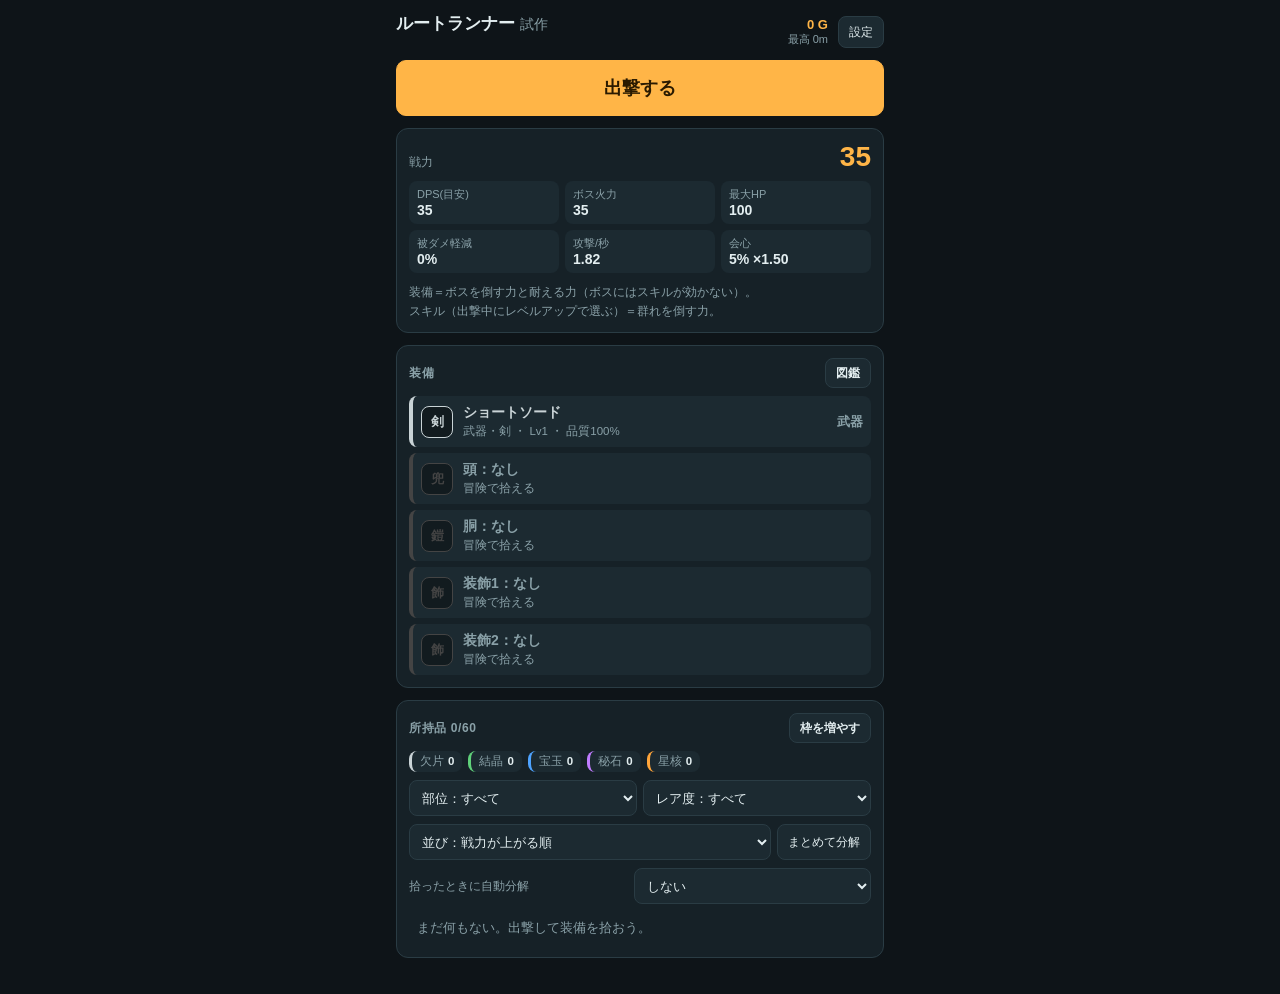
==== index.html @ aae8ffb4 "ルートランナー：フェーズ1〜3（PWA・操作感・スキル・装備と鍛冶） Co-Authored-By: Claude Opus 5.5 <noreply@anthropic.com>" ====
<!doctype html>
<html lang="ja">
<head>
<meta charset="utf-8">
<meta name="viewport" content="width=device-width, initial-scale=1, viewport-fit=cover, user-scalable=no">
<meta name="apple-mobile-web-app-capable" content="yes">
<meta name="mobile-web-app-capable" content="yes">
<meta name="apple-mobile-web-app-title" content="ルートランナー">
<meta name="apple-mobile-web-app-status-bar-style" content="black-translucent">
<meta name="theme-color" content="#0e1418">
<title>ルートランナー 試作</title>
<link rel="manifest" href="manifest.webmanifest">
<link rel="apple-touch-icon" href="icons/icon-180.png">
<link rel="icon" type="image/png" sizes="192x192" href="icons/icon-192.png">
<link rel="stylesheet" href="css/style.css">
</head>
<body>

<!-- 拠点 -->
<div id="base">
  <div class="top">
    <h1>ルートランナー <small style="color:var(--muted);font-weight:400">試作</small></h1>
    <div class="topr">
      <div class="meta"><span class="gold" id="bGold"></span><small id="bBest"></small></div>
      <button class="small" id="setBtn" aria-label="設定を開く">設定</button>
    </div>
  </div>
  <button class="primary go" id="goBtn">出撃する</button>
  <div class="card">
    <div class="powerrow"><span style="color:var(--muted);font-size:12px">戦力</span><span class="power" id="bPower"></span></div>
    <div class="stats" id="bStats"></div>
    <p class="roles">装備＝ボスを倒す力と耐える力（ボスにはスキルが効かない）。<br>スキル（出撃中にレベルアップで選ぶ）＝群れを倒す力。</p>
  </div>
  <div class="card">
    <h2><span>装備</span><button class="small" id="codexBtn">図鑑</button></h2>
    <div id="bEquip"></div>
    <div id="bSets"></div>
  </div>
  <div class="card">
    <h2><span id="bInvTitle">所持品</span><button class="small" id="expandBtn">枠を増やす</button></h2>
    <div class="mats" id="bMats" aria-label="素材"></div>
    <div class="invtools">
      <select id="fSlot" aria-label="部位で絞り込み">
        <option value="all">部位：すべて</option>
        <option value="weapon">武器</option>
        <option value="head">頭</option>
        <option value="body">胴</option>
        <option value="charm">装飾</option>
      </select>
      <select id="fRar" aria-label="レア度で絞り込み">
        <option value="0">レア度：すべて</option>
        <option value="1">アンコモン以上</option>
        <option value="2">レア以上</option>
        <option value="3">エピック以上</option>
        <option value="4">レジェンド</option>
      </select>
    </div>
    <div class="invtools">
      <select id="sortSel" aria-label="並び替え">
        <option value="power">並び：戦力が上がる順</option>
        <option value="rarity">並び：レア度順</option>
        <option value="ilvl">並び：アイテムLv順</option>
        <option value="slot">並び：部位順</option>
        <option value="new">並び：新しい順</option>
      </select>
      <button class="small" id="bulkBtn">まとめて分解</button>
    </div>
    <div class="invtools">
      <label class="autolbl" for="autoSel">拾ったときに自動分解</label>
      <select id="autoSel">
        <option value="-1">しない</option>
        <option value="0">コモン</option>
        <option value="1">アンコモン以下</option>
        <option value="2">レア以下</option>
      </select>
    </div>
    <div id="bInv"></div>
  </div>
</div>

<!-- 冒険 -->
<div id="run" class="hidden">
  <div class="stage" id="stage">
    <canvas id="cv"></canvas>
    <div id="feed" aria-live="polite"></div>
  </div>
  <div class="runbar">
    <span class="tip">タップでジャンプ（長押しで高く・2段まで）</span>
    <div class="runbtns">
      <button class="small" id="muteBtn" aria-pressed="false">音 ON</button>
      <button class="small" id="pauseBtn">一時停止</button>
    </div>
  </div>
</div>

<div id="modal" class="hidden"><div class="sheet" id="sheet"></div></div>
<div id="dialog" class="hidden"><div class="dcard" id="dcard"></div></div>
<div id="toast"></div>

<script type="module" src="js/main.js"></script>
</body>
</html>
---- css/style.css ----
:root{
  --bg:#0e1418; --panel:#162127; --panel2:#1c2a31; --line:#2a3c44;
  --text:#e3eef0; --muted:#8aa1a8; --accent:#ffb547; --good:#5fd17a; --bad:#ff6b6b;
}
*{box-sizing:border-box;-webkit-tap-highlight-color:transparent}
html,body{margin:0;background:var(--bg);color:var(--text);
  font-family:-apple-system,"Hiragino Sans","Hiragino Kaku Gothic ProN",sans-serif;font-size:14px}
.hidden{display:none!important}
button{min-height:44px;border:1px solid var(--line);background:var(--panel2);color:var(--text);border-radius:10px;
  font:inherit;padding:0 12px;cursor:pointer;touch-action:manipulation}
button:active{filter:brightness(1.2)}
button:disabled{opacity:.4;cursor:default}
button.primary{background:var(--accent);border-color:var(--accent);color:#2a1a00;font-weight:800}
button.small{min-height:32px;padding:0 10px;font-size:12px;border-radius:8px;white-space:nowrap;flex:none}

/* ---------- 拠点 ---------- */
#base{max-width:520px;margin:0 auto;padding:calc(env(safe-area-inset-top) + 12px) 16px calc(env(safe-area-inset-bottom) + 24px)}
.top{display:flex;justify-content:space-between;align-items:baseline;margin-bottom:12px;gap:8px}
.top h1{font-size:17px;margin:0;white-space:nowrap}
.topr{display:flex;align-items:center;gap:10px}
.top .meta{text-align:right;font-variant-numeric:tabular-nums;font-size:13px}
.meta small{font-size:11px}
.gold{color:var(--accent);font-weight:800}
.meta small{display:block;color:var(--muted)}
.card{background:var(--panel);border:1px solid var(--line);border-radius:12px;padding:12px;margin-bottom:12px}
.card h2{font-size:12px;color:var(--muted);margin:0 0 8px;font-weight:600;letter-spacing:.05em;display:flex;justify-content:space-between;align-items:center}
.item{display:flex;align-items:center;gap:10px;padding:8px;border-radius:8px;background:var(--panel2);margin-bottom:6px;cursor:pointer;min-height:50px;
  border-left:4px solid var(--rc,#555)}
.item:last-child{margin-bottom:0}
.ico{flex:none;width:32px;height:32px;border-radius:8px;display:flex;align-items:center;justify-content:center;font-weight:800;font-size:13px;
  background:rgba(0,0,0,.35);color:var(--rc,#ccc);border:1px solid var(--rc,#555)}
.item .nm{flex:1;min-width:0}
.item .nm b{display:block;white-space:nowrap;overflow:hidden;text-overflow:ellipsis;color:var(--rc,#ddd)}
.item .nm small{color:var(--muted);font-size:11.5px}
.item .diff{font-weight:700;font-variant-numeric:tabular-nums;font-size:13px;white-space:nowrap}
.up{color:var(--good)} .down{color:var(--bad)} .same{color:var(--muted)}
.tag{font-size:10px;font-weight:800;border-radius:4px;padding:1px 4px;margin-left:4px;vertical-align:1px}
.tag.new{background:var(--accent);color:#2a1a00}
.tag.lock{background:#3a4c55;color:#cfe}
.empty{color:var(--muted);font-size:12.5px;padding:8px}
.powerrow{display:flex;align-items:baseline;justify-content:space-between;margin-bottom:8px}
.power{font-size:28px;font-weight:800;color:var(--accent);font-variant-numeric:tabular-nums}
.stats{display:grid;grid-template-columns:repeat(3,1fr);gap:6px}
.stat{background:var(--panel2);border-radius:8px;padding:6px 8px}
.stat small{display:block;color:var(--muted);font-size:11px}
.stat b{font-variant-numeric:tabular-nums}
.go{width:100%;font-size:18px;min-height:56px;margin-bottom:12px}
.invtools{display:flex;gap:6px;margin-bottom:8px}
.invtools select{flex:1;min-width:0;min-height:36px;background:var(--panel2);color:var(--text);border:1px solid var(--line);border-radius:8px;font:inherit;font-size:13px;padding:0 8px}

/* ---------- 詳細シート ---------- */
#modal{position:fixed;inset:0;background:rgba(0,0,0,.6);z-index:30;display:flex;align-items:flex-end;justify-content:center}
.sheet{background:var(--panel);border:1px solid var(--line);border-radius:16px 16px 0 0;width:100%;max-width:520px;max-height:88vh;overflow:auto;
  padding:16px 16px calc(env(safe-area-inset-bottom) + 16px)}
@media (min-width:600px){#modal{align-items:center}.sheet{border-radius:16px}}
.sheet h3{margin:0;font-size:18px;color:var(--rc)}
.sheet .sub{color:var(--muted);font-size:12px;margin:4px 0 12px}
.line{display:flex;justify-content:space-between;align-items:center;gap:8px;padding:7px 0;border-bottom:1px solid var(--line)}
.line:last-child{border-bottom:0}
.line .l{flex:1;min-width:0}
.meter{height:4px;background:#2a3c44;border-radius:2px;margin-top:4px;overflow:hidden;max-width:160px}
.meter i{display:block;height:100%;background:var(--accent)}
.range{color:var(--muted);font-size:11px;margin-left:6px}
.uniq{color:#ffa53a;font-size:13px;padding:8px 10px;background:rgba(255,165,58,.1);border-radius:8px;margin:8px 0}
.compare{margin:12px 0;padding:10px;background:var(--panel2);border-radius:8px;font-size:13px}
.actions{display:grid;grid-template-columns:1fr 1fr;gap:8px;margin-top:12px}
.actions .wide{grid-column:1/-1}
button.danger{background:transparent;border-color:var(--bad);color:var(--bad);font-weight:700}

/* ---------- 設定 ---------- */
.sect{padding:12px 0;border-top:1px solid var(--line)}
.sect h4{margin:0 0 4px;font-size:14px}
.sect .note{display:block;color:var(--muted);font-size:12px;margin:0 0 8px;line-height:1.5}
.sect textarea{display:block;width:100%;background:var(--bg);color:var(--text);border:1px solid var(--line);border-radius:8px;
  padding:8px;font:16px/1.4 ui-monospace,Menlo,monospace;resize:vertical;margin-bottom:8px;word-break:break-all}
.sect textarea[readonly]{color:var(--muted)}
.sect .err{color:var(--bad);font-size:12.5px;margin:-2px 0 8px}
.sect .err:empty{display:none}
.wide-btn{width:100%}

/* ---------- 冒険 ---------- */
#run{position:fixed;inset:0;display:flex;flex-direction:column;background:var(--bg);touch-action:none;
  user-select:none;-webkit-user-select:none;-webkit-touch-callout:none;
  padding:env(safe-area-inset-top) env(safe-area-inset-right) 0 env(safe-area-inset-left)}
.stage{position:relative;flex:1;min-height:0;overflow:hidden}
#cv{display:block;width:100%;height:100%}
#feed{position:absolute;overflow:hidden;pointer-events:none;font-size:13px;line-height:1.35;text-shadow:0 1px 2px #000,0 0 4px #000}
#feed div{padding:2px 0;white-space:nowrap;overflow:hidden;text-overflow:ellipsis;animation:fin .3s}
#feed small{color:var(--muted)}
#feed div.up{font-size:14px}
#feed .upbadge{color:#0d2412;background:var(--good);border-radius:5px;padding:0 5px;margin-left:4px;text-shadow:none;font-size:12.5px}
@keyframes fin{from{opacity:0;transform:translateY(-6px)}}
.runbar{display:flex;justify-content:space-between;align-items:center;gap:8px;padding:8px 16px calc(env(safe-area-inset-bottom) + 8px)}
.runbtns{display:flex;gap:8px}
.tip{color:var(--muted);font-size:12px;min-width:0}

#dialog{position:fixed;inset:0;background:rgba(0,0,0,.65);z-index:40;display:flex;align-items:center;justify-content:center;padding:16px}
.dcard{background:var(--panel);border:1px solid var(--line);border-radius:14px;padding:18px;width:100%;max-width:340px;max-height:85vh;overflow:auto;text-align:center}
.dcard h2{margin:0 0 8px}
.dcard .res{display:grid;grid-template-columns:repeat(3,1fr);gap:6px;margin:12px 0}
.dcard .loot{text-align:left;font-size:13px;max-height:200px;overflow:auto;margin-bottom:12px}
.dcard .loot div{padding:3px 0}
.dcard .btns{display:flex;flex-direction:column;gap:8px}
#toast{position:fixed;left:50%;top:calc(env(safe-area-inset-top) + 16px);transform:translateX(-50%);background:#000c;color:#fff;
  padding:8px 14px;border-radius:20px;font-size:13px;z-index:50;pointer-events:none;transition:opacity .3s;opacity:0}
#toast.on{opacity:1}

/* ---------- レベルアップの3択 ---------- */
.lvsub{color:var(--muted);font-size:12.5px;margin:-2px 0 10px}
.lvcards{display:flex;flex-direction:column;gap:8px;transition:opacity .2s}
.lvcards.arming{opacity:.55;pointer-events:none}
.lvcard{display:flex;align-items:center;gap:10px;text-align:left;min-height:64px;padding:10px;border-radius:12px;
  border:1px solid var(--line);border-left:4px solid var(--c);background:var(--panel2);width:100%}
.lvcard.evo{border-color:var(--c);background:linear-gradient(90deg,rgba(255,211,107,.18),var(--panel2))}
.lvic{flex:none;width:38px;height:38px;border-radius:10px;display:flex;align-items:center;justify-content:center;
  font-weight:800;font-size:17px;color:var(--c);background:rgba(0,0,0,.35);border:1px solid var(--c)}
.lvt{flex:1;min-width:0}
.lvt b{font-size:14.5px}
.lvt em{font-style:normal;font-size:10.5px;font-weight:800;margin-left:6px;padding:1px 5px;border-radius:4px;background:var(--c);color:#1a1a1a}
.lvt small{display:block;color:var(--text);opacity:.85;font-size:12px;line-height:1.45;margin-top:2px}
.evohint{display:block;color:var(--muted);font-size:11px;margin-top:2px}
.sksum{font-size:12.5px;color:var(--muted);margin:6px 0 10px;line-height:1.5;text-align:left}

.roles{margin:10px 0 0;color:var(--muted);font-size:12px;line-height:1.55}
.lvsub small{display:block;font-size:11px;margin-top:4px;line-height:1.45}

/* ---------- フェーズ3：装備・鍛冶・図鑑 ---------- */
.card h2 .small{min-height:30px}
.mats{display:flex;flex-wrap:wrap;gap:6px;margin-bottom:8px}
.mat{background:var(--panel2);border-radius:8px;padding:3px 8px;font-size:11.5px;color:var(--muted);border-left:3px solid var(--rc)}
.mat b{color:var(--text);margin-left:4px;font-variant-numeric:tabular-nums}
.autolbl{flex:1;color:var(--muted);font-size:12px;align-self:center}
.tag.set{background:var(--sc);color:#1a1a1a}
.setline{font-size:12px;padding:6px 8px;border-radius:8px;background:var(--panel2);margin-top:6px;border-left:3px solid var(--sc)}
.setline b{color:var(--sc)}
.setline .on{color:var(--text)} .setline .off{color:var(--muted)}
.aff{display:flex;align-items:center;gap:8px;width:100%;text-align:left;padding:8px;margin:0 0 6px;min-height:48px;border-radius:8px;
  background:var(--panel2);border:1px solid var(--line)}
.aff.sel{border-color:var(--accent);box-shadow:0 0 0 1px var(--accent) inset}
.aff .tier{flex:none;font-size:10.5px;font-weight:800;border-radius:4px;padding:2px 5px;background:#2a3c44;color:#cfe}
.aff .tier.t4{background:#6a4bb0;color:#fff} .aff .tier.t5{background:var(--accent);color:#2a1a00}
.aff .l{flex:1;min-width:0;font-size:13px}
.smith{background:var(--panel2);border-radius:10px;padding:10px;margin:2px 0 10px}
.smith p{margin:0 0 8px;font-size:12px;color:var(--muted)}
.smith .row{display:grid;grid-template-columns:1fr;gap:6px}
.smith button{min-height:40px;font-size:13px;text-align:left;display:flex;justify-content:space-between;align-items:center;gap:8px}
.smith button small{color:var(--muted);font-size:11px;white-space:nowrap}
.cmp{width:100%;border-collapse:collapse;font-size:12.5px;margin:6px 0 4px;font-variant-numeric:tabular-nums}
.cmp td{padding:4px 2px;border-bottom:1px solid var(--line)}
.cmp td:nth-child(n+2){text-align:right;white-space:nowrap}
.cmphead{display:flex;gap:6px;align-items:center;justify-content:space-between;font-size:12px;color:var(--muted)}
.codex h4{margin:12px 0 6px;font-size:13px;color:var(--muted)}
.cx{padding:7px 8px;border-radius:8px;background:var(--panel2);margin-bottom:6px;font-size:12.5px}
.cx b{color:#ffa53a} .cx.no b{color:var(--muted)}
.cx small{display:block;color:var(--muted);margin-top:2px;line-height:1.45}
.pieces{display:flex;gap:4px;margin-top:4px}
.pieces span{font-size:11px;padding:1px 6px;border-radius:4px;background:#2a3c44;color:var(--muted)}
.pieces span.got{background:var(--sc);color:#1a1a1a}
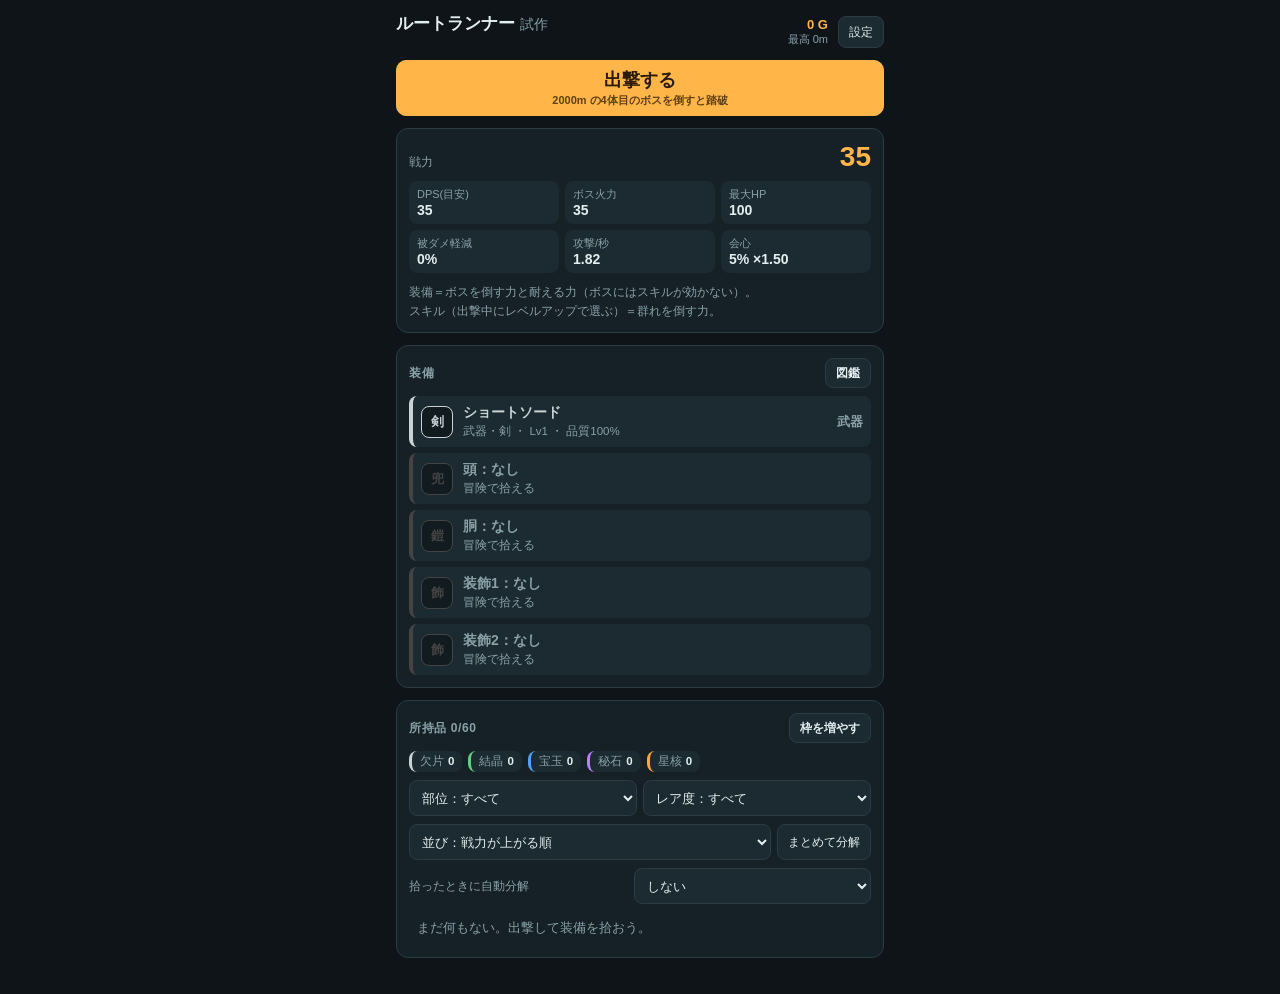
==== commit 24997d6b: "フェーズ4：敵10種・エリート・エリアボス4体と第2形態・エリアの仕掛け・踏破と難易度・チェックポイント - 盾兵・突進イノシシ・大スライム・もぐら・自爆ボム・さまよう霊を追加（予告つき・初見の説明）" ====
--- a/index.html
+++ b/index.html
@@ -25,7 +25,7 @@
       <button class="small" id="setBtn" aria-label="設定を開く">設定</button>
     </div>
   </div>
-  <button class="primary go" id="goBtn">出撃する</button>
+  <button class="primary go" id="goBtn">出撃する<small id="goSub"></small></button>
   <div class="card">
     <div class="powerrow"><span style="color:var(--muted);font-size:12px">戦力</span><span class="power" id="bPower"></span></div>
     <div class="stats" id="bStats"></div>
--- a/css/style.css
+++ b/css/style.css
@@ -45,6 +45,12 @@
 .stat small{display:block;color:var(--muted);font-size:11px}
 .stat b{font-variant-numeric:tabular-nums}
 .go{width:100%;font-size:18px;min-height:56px;margin-bottom:12px}
+.go small{display:block;font-size:11px;font-weight:600;opacity:.75;margin-top:1px}
+.seg{display:flex;gap:4px;flex-wrap:wrap;margin:8px 0}
+.seg button{flex:1;min-width:64px;min-height:36px;font-size:12px;padding:0 6px}
+.seg button.on{background:var(--accent);border-color:var(--accent);color:#2a1a00;font-weight:800}
+.starts button{padding:8px 12px;line-height:1.35}
+.starts button small{display:block;font-size:11px;font-weight:500;opacity:.8}
 .invtools{display:flex;gap:6px;margin-bottom:8px}
 .invtools select{flex:1;min-width:0;min-height:36px;background:var(--panel2);color:var(--text);border:1px solid var(--line);border-radius:8px;font:inherit;font-size:13px;padding:0 8px}
 
@@ -139,6 +145,7 @@
 .aff.sel{border-color:var(--accent);box-shadow:0 0 0 1px var(--accent) inset}
 .aff .tier{flex:none;font-size:10.5px;font-weight:800;border-radius:4px;padding:2px 5px;background:#2a3c44;color:#cfe}
 .aff .tier.t4{background:#6a4bb0;color:#fff} .aff .tier.t5{background:var(--accent);color:#2a1a00}
+.aff .tier.t6{background:#ff5b8a;color:#fff} .aff .tier.t7{background:linear-gradient(90deg,#ff5b8a,#ffd36b);color:#2a1a00}
 .aff .l{flex:1;min-width:0;font-size:13px}
 .smith{background:var(--panel2);border-radius:10px;padding:10px;margin:2px 0 10px}
 .smith p{margin:0 0 8px;font-size:12px;color:var(--muted)}
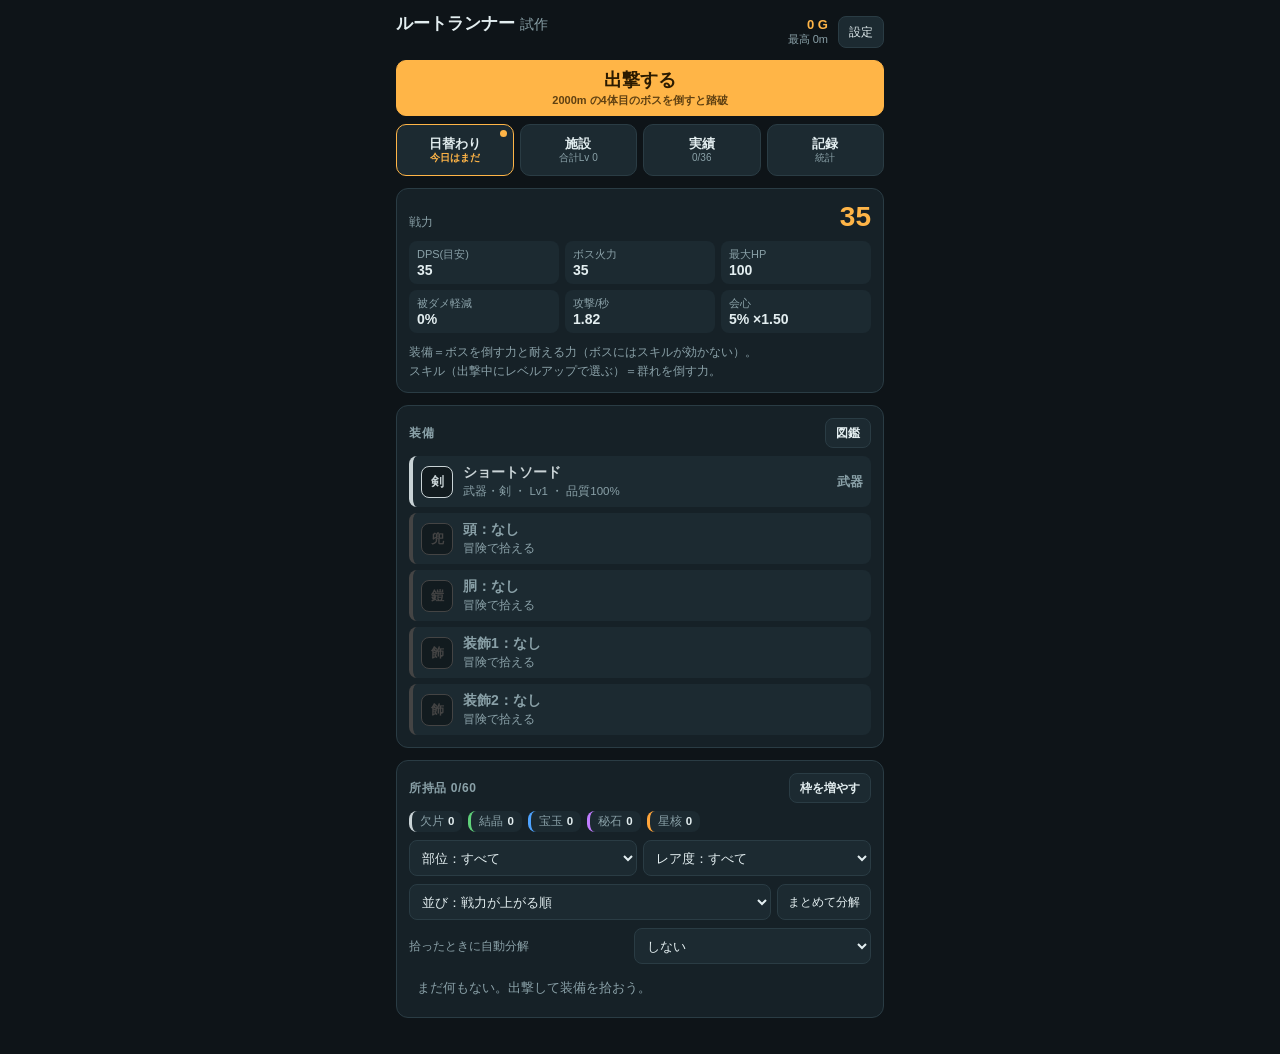
==== commit f135ced5: "フェーズ5：スキル24種（訓練所で解放・補助スキル・強化の保証枠・引き直し）・施設5種・実績36個・日替わりダンジョン・記録画面 - セーブ v5（施設・実績・記録・日替わり。v4 からの移行あり） " ====
--- a/index.html
+++ b/index.html
@@ -26,6 +26,12 @@
     </div>
   </div>
   <button class="primary go" id="goBtn">出撃する<small id="goSub"></small></button>
+  <div class="hub">
+    <button id="dailyBtn"><b>日替わり</b><small id="dailySub"></small></button>
+    <button id="facBtn"><b>施設</b><small id="facSub"></small></button>
+    <button id="achBtn"><b>実績</b><small id="achSub"></small></button>
+    <button id="recBtn"><b>記録</b><small>統計</small></button>
+  </div>
   <div class="card">
     <div class="powerrow"><span style="color:var(--muted);font-size:12px">戦力</span><span class="power" id="bPower"></span></div>
     <div class="stats" id="bStats"></div>
--- a/css/style.css
+++ b/css/style.css
@@ -163,3 +163,56 @@
 .pieces{display:flex;gap:4px;margin-top:4px}
 .pieces span{font-size:11px;padding:1px 6px;border-radius:4px;background:#2a3c44;color:var(--muted)}
 .pieces span.got{background:var(--sc);color:#1a1a1a}
+
+/* ---------- やり込み（施設・実績・記録・日替わり） ---------- */
+.hub{display:grid;grid-template-columns:repeat(4,1fr);gap:6px;margin:-4px 0 12px}
+.hub button{min-height:52px;padding:4px 2px;display:flex;flex-direction:column;align-items:center;justify-content:center;line-height:1.2;position:relative}
+.hub b{font-size:13px}
+.hub small{font-size:10px;color:var(--muted);white-space:nowrap;overflow:hidden;text-overflow:ellipsis;max-width:100%}
+.hub button.ping{border-color:var(--accent)}
+.hub button.ping small{color:var(--accent);font-weight:700}
+.hub button.ping::after{content:"";position:absolute;top:5px;right:6px;width:7px;height:7px;border-radius:50%;background:var(--accent)}
+.facs{display:flex;flex-direction:column;gap:8px;margin-top:8px}
+.fac{background:var(--panel2);border-radius:10px;padding:10px;display:flex;flex-direction:column;gap:5px}
+.fhead{display:flex;align-items:center;gap:8px}
+.fhead b{flex:1;font-size:14px}
+.fhead em{font-style:normal;color:var(--accent);font-weight:800;font-variant-numeric:tabular-nums;font-size:13px}
+.fic{width:26px;height:26px;border-radius:7px;display:flex;align-items:center;justify-content:center;background:rgba(0,0,0,.35);border:1px solid var(--line);font-weight:800;font-size:12px}
+.fabout{color:var(--muted);font-size:11.5px}
+.fline{font-size:12px;line-height:1.45;display:flex;gap:6px}
+.fline span{flex:none;font-size:10.5px;color:var(--muted);border:1px solid var(--line);border-radius:4px;padding:0 4px;height:17px;line-height:15px}
+.fline.next{color:var(--good)}
+.fac button{line-height:1.3;padding:6px 10px}
+.fac button small{display:block;font-size:11px;font-weight:500;opacity:.85}
+.fmax{color:var(--muted);font-size:12px;text-align:center;padding:6px}
+.fsel{display:flex;flex-direction:column;gap:4px;font-size:12px;color:var(--muted)}
+.fsel select{min-height:40px;background:var(--panel);color:var(--text);border:1px solid var(--line);border-radius:8px;font:inherit;font-size:13px;padding:0 8px}
+.achs{display:flex;flex-direction:column;gap:6px;margin-top:8px}
+.ach{display:flex;align-items:center;gap:8px;background:var(--panel2);border-radius:10px;padding:8px 10px;border-left:4px solid var(--line)}
+.ach.ready{border-left-color:var(--accent)}
+.ach.got{opacity:.6}
+.ach .atext{flex:1;min-width:0}
+.ach .atext b{display:block;font-size:13px}
+.ach .atext small{display:block;color:var(--muted);font-size:11.5px;line-height:1.4}
+.ach .arew{color:var(--text)!important;opacity:.8;margin-top:2px}
+.ach .meter{max-width:none}
+.adone{color:var(--muted);font-size:12px;flex:none}
+h4.rech{margin:12px 0 4px;font-size:12px;color:var(--muted)}
+table.rec{width:100%;border-collapse:collapse;font-size:12.5px}
+table.rec td{padding:5px 2px;border-bottom:1px solid var(--line)}
+table.rec td:last-child{text-align:right;font-variant-numeric:tabular-nums}
+.dmiles{display:grid;grid-template-columns:repeat(4,1fr);gap:4px;margin:4px 0 8px}
+.dmiles span{background:var(--panel2);border:1px solid var(--line);border-radius:8px;padding:5px 2px;text-align:center;font-size:12px;font-weight:700}
+.dmiles span.on{border-color:var(--good);color:var(--good)}
+.dmiles small{display:block;font-size:9.5px;font-weight:500;color:var(--muted);line-height:1.3;margin-top:2px}
+.dnote{font-size:11px;color:var(--muted);line-height:1.5;margin:0 0 8px;text-align:left}
+.dhist{font-size:11.5px;margin-bottom:10px;text-align:left}
+.dhist div{display:grid;grid-template-columns:44px 64px 1fr;gap:6px;padding:3px 0;border-bottom:1px solid var(--line)}
+.dhist small{color:var(--muted)}
+.sksum.extra div{margin:2px 0}
+.lvt .util{font-size:10px;font-weight:700;border:1px solid var(--c);color:var(--c);border-radius:4px;padding:0 4px;margin-left:6px;vertical-align:1px}
+.chips{display:flex;flex-direction:column;gap:4px}
+.chips small{color:var(--muted);font-size:11px}
+.chips div{display:flex;flex-wrap:wrap;gap:4px}
+.chip{min-height:32px;padding:0 9px;font-size:12px;border-radius:16px;border-color:var(--c);color:var(--c)}
+.chip.off{border-color:var(--line);color:var(--muted);text-decoration:line-through;opacity:.7}
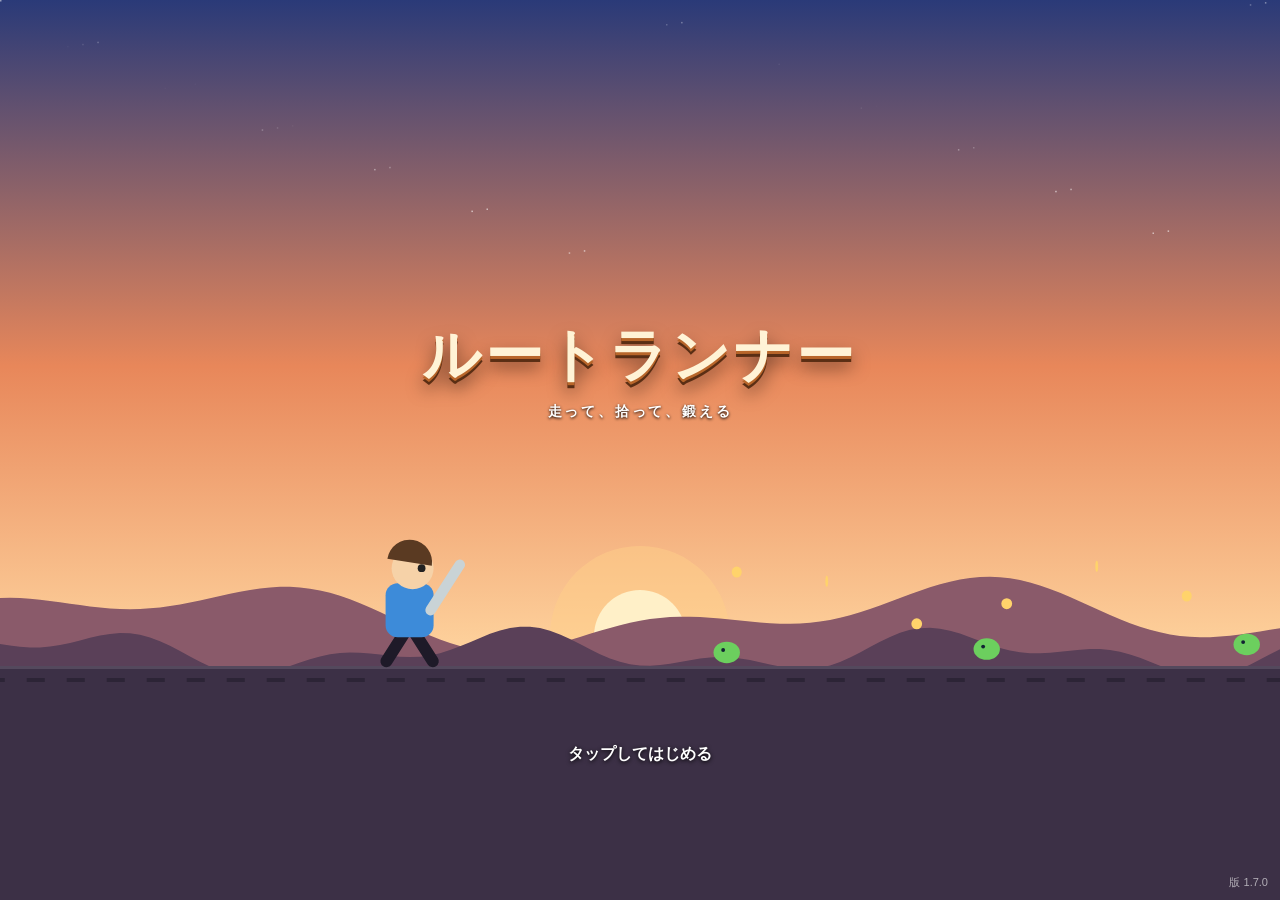
==== commit 41d5050d: "フェーズ6：仕上げ（拠点をタブと村の絵に・次の目標・絵のアイコン・称号とマント・タイトル・エリアの演出・ボス撃破の演出・BGM・設定・省電力） Co-Authored-By: Claude Opus " ====
--- a/index.html
+++ b/index.html
@@ -8,7 +8,7 @@
 <meta name="apple-mobile-web-app-title" content="ルートランナー">
 <meta name="apple-mobile-web-app-status-bar-style" content="black-translucent">
 <meta name="theme-color" content="#0e1418">
-<title>ルートランナー 試作</title>
+<title>ルートランナー</title>
 <link rel="manifest" href="manifest.webmanifest">
 <link rel="apple-touch-icon" href="icons/icon-180.png">
 <link rel="icon" type="image/png" sizes="192x192" href="icons/icon-192.png">
@@ -16,35 +16,61 @@
 </head>
 <body>
 
+<!-- タイトル（起動したときだけ） -->
+<div id="title" class="hidden">
+  <canvas id="titleCv"></canvas>
+  <div class="tlogo"><h1>ルートランナー</h1><p>走って、拾って、鍛える</p></div>
+  <div class="ttap" id="titleTap">タップしてはじめる</div>
+  <div class="tver" id="titleVer"></div>
+</div>
+
 <!-- 拠点 -->
 <div id="base">
   <div class="top">
-    <h1>ルートランナー <small style="color:var(--muted);font-weight:400">試作</small></h1>
+    <h1>ルートランナー</h1>
     <div class="topr">
       <div class="meta"><span class="gold" id="bGold"></span><small id="bBest"></small></div>
-      <button class="small" id="setBtn" aria-label="設定を開く">設定</button>
+      <button class="small icob" id="setBtn" aria-label="設定を開く"></button>
     </div>
   </div>
-  <button class="primary go" id="goBtn">出撃する<small id="goSub"></small></button>
-  <div class="hub">
-    <button id="dailyBtn"><b>日替わり</b><small id="dailySub"></small></button>
-    <button id="facBtn"><b>施設</b><small id="facSub"></small></button>
-    <button id="achBtn"><b>実績</b><small id="achSub"></small></button>
-    <button id="recBtn"><b>記録</b><small>統計</small></button>
-  </div>
-  <div class="card">
-    <div class="powerrow"><span style="color:var(--muted);font-size:12px">戦力</span><span class="power" id="bPower"></span></div>
-    <div class="stats" id="bStats"></div>
-    <p class="roles">装備＝ボスを倒す力と耐える力（ボスにはスキルが効かない）。<br>スキル（出撃中にレベルアップで選ぶ）＝群れを倒す力。</p>
-  </div>
-  <div class="card">
-    <h2><span>装備</span><button class="small" id="codexBtn">図鑑</button></h2>
-    <div id="bEquip"></div>
-    <div id="bSets"></div>
-  </div>
+
+  <!-- 拠点タブ：村の絵・次の目標・出撃・やり込み -->
+  <section class="tab" id="tabHome">
+    <div class="camp">
+      <canvas id="campCv" aria-label="拠点の村。建物をタップすると施設が開く"></canvas>
+      <div class="camptag" id="campTag"></div>
+      <div class="camppow"><small>戦力</small><b id="campPow"></b></div>
+    </div>
+    <button class="goal" id="goal"></button>
+    <button class="primary go" id="goBtn">出撃する<small id="goSub"></small></button>
+    <div class="hub">
+      <button id="dailyBtn"><i data-ic="daily"></i><b>日替わり</b><small id="dailySub"></small></button>
+      <button id="facBtn"><i data-ic="home"></i><b>施設</b><small id="facSub"></small></button>
+      <button id="achBtn"><i data-ic="trophy"></i><b>実績</b><small id="achSub"></small><span class="badge" id="achBadge"></span></button>
+      <button id="recBtn"><i data-ic="book"></i><b>記録</b><small>統計</small></button>
+    </div>
+  </section>
+
+  <!-- 装備タブ -->
+  <section class="tab hidden" id="tabGear">
+    <div class="card">
+      <div class="powerrow"><span style="color:var(--muted);font-size:12px">戦力</span><span class="power" id="bPower"></span></div>
+      <div class="stats" id="bStats"></div>
+      <p class="roles">装備＝ボスを倒す力と耐える力（ボスにはスキルが効かない）。<br>スキル（出撃中にレベルアップで選ぶ）＝群れを倒す力。</p>
+    </div>
+    <div class="card">
+      <h2><span>装備</span><button class="small" id="codexBtn">図鑑</button></h2>
+      <div id="bEquip"></div>
+      <div id="bSets"></div>
+    </div>
+  </section>
+
+  <!-- 所持品タブ -->
+  <section class="tab hidden" id="tabBag">
   <div class="card">
     <h2><span id="bInvTitle">所持品</span><button class="small" id="expandBtn">枠を増やす</button></h2>
     <div class="mats" id="bMats" aria-label="素材"></div>
+    <p class="matnote">素材は装備を分解すると手に入る（コモン→欠片、アンコモン→結晶、レア→宝玉、エピック→秘石、レジェンド→星核）。鍛冶と施設の強化に使う。</p>
     <div class="invtools">
       <select id="fSlot" aria-label="部位で絞り込み">
         <option value="all">部位：すべて</option>
@@ -82,7 +108,13 @@
     </div>
     <div id="bInv"></div>
   </div>
+  </section>
 </div>
+<nav class="tabbar" id="tabbar" aria-label="拠点の画面">
+  <button data-tab="tabHome" class="on" aria-pressed="true"><i data-ic="home"></i>拠点</button>
+  <button data-tab="tabGear" aria-pressed="false"><i data-ic="sword"></i>装備<span class="badge" id="gearBadge"></span></button>
+  <button data-tab="tabBag" aria-pressed="false"><i data-ic="bag"></i>所持品<span class="badge" id="bagBadge"></span></button>
+</nav>
 
 <!-- 冒険 -->
 <div id="run" class="hidden">
--- a/css/style.css
+++ b/css/style.css
@@ -14,7 +14,7 @@
 button.small{min-height:32px;padding:0 10px;font-size:12px;border-radius:8px;white-space:nowrap;flex:none}
 
 /* ---------- 拠点 ---------- */
-#base{max-width:520px;margin:0 auto;padding:calc(env(safe-area-inset-top) + 12px) 16px calc(env(safe-area-inset-bottom) + 24px)}
+#base{max-width:520px;margin:0 auto;padding:calc(env(safe-area-inset-top) + 12px) calc(env(safe-area-inset-right) + 16px) calc(env(safe-area-inset-bottom) + 84px) calc(env(safe-area-inset-left) + 16px)}
 .top{display:flex;justify-content:space-between;align-items:baseline;margin-bottom:12px;gap:8px}
 .top h1{font-size:17px;margin:0;white-space:nowrap}
 .topr{display:flex;align-items:center;gap:10px}
@@ -27,8 +27,9 @@
 .item{display:flex;align-items:center;gap:10px;padding:8px;border-radius:8px;background:var(--panel2);margin-bottom:6px;cursor:pointer;min-height:50px;
   border-left:4px solid var(--rc,#555)}
 .item:last-child{margin-bottom:0}
-.ico{flex:none;width:32px;height:32px;border-radius:8px;display:flex;align-items:center;justify-content:center;font-weight:800;font-size:13px;
-  background:rgba(0,0,0,.35);color:var(--rc,#ccc);border:1px solid var(--rc,#555)}
+.ico{flex:none;width:34px;height:34px;border-radius:8px;display:flex;align-items:center;justify-content:center;
+  background:radial-gradient(circle at 50% 40%,rgba(255,255,255,.08),rgba(0,0,0,.35));color:var(--rc,#ccc);border:1px solid var(--rc,#555)}
+.ico .svgi{width:24px;height:24px}
 .item .nm{flex:1;min-width:0}
 .item .nm b{display:block;white-space:nowrap;overflow:hidden;text-overflow:ellipsis;color:var(--rc,#ddd)}
 .item .nm small{color:var(--muted);font-size:11.5px}
@@ -133,7 +134,9 @@
 /* ---------- フェーズ3：装備・鍛冶・図鑑 ---------- */
 .card h2 .small{min-height:30px}
 .mats{display:flex;flex-wrap:wrap;gap:6px;margin-bottom:8px}
-.mat{background:var(--panel2);border-radius:8px;padding:3px 8px;font-size:11.5px;color:var(--muted);border-left:3px solid var(--rc)}
+.mat{background:var(--panel2);border-radius:8px;padding:3px 8px 3px 5px;font-size:11.5px;color:var(--muted);display:inline-flex;align-items:center;gap:3px}
+.mat .svgi{width:16px;height:16px;color:var(--rc)}
+.matnote{color:var(--muted);font-size:11px;line-height:1.5;margin:-2px 0 10px}
 .mat b{color:var(--text);margin-left:4px;font-variant-numeric:tabular-nums}
 .autolbl{flex:1;color:var(--muted);font-size:12px;align-self:center}
 .tag.set{background:var(--sc);color:#1a1a1a}
@@ -169,15 +172,13 @@
 .hub button{min-height:52px;padding:4px 2px;display:flex;flex-direction:column;align-items:center;justify-content:center;line-height:1.2;position:relative}
 .hub b{font-size:13px}
 .hub small{font-size:10px;color:var(--muted);white-space:nowrap;overflow:hidden;text-overflow:ellipsis;max-width:100%}
-.hub button.ping{border-color:var(--accent)}
-.hub button.ping small{color:var(--accent);font-weight:700}
-.hub button.ping::after{content:"";position:absolute;top:5px;right:6px;width:7px;height:7px;border-radius:50%;background:var(--accent)}
 .facs{display:flex;flex-direction:column;gap:8px;margin-top:8px}
 .fac{background:var(--panel2);border-radius:10px;padding:10px;display:flex;flex-direction:column;gap:5px}
 .fhead{display:flex;align-items:center;gap:8px}
 .fhead b{flex:1;font-size:14px}
 .fhead em{font-style:normal;color:var(--accent);font-weight:800;font-variant-numeric:tabular-nums;font-size:13px}
-.fic{width:26px;height:26px;border-radius:7px;display:flex;align-items:center;justify-content:center;background:rgba(0,0,0,.35);border:1px solid var(--line);font-weight:800;font-size:12px}
+.fic{width:30px;height:30px;border-radius:8px;display:flex;align-items:center;justify-content:center;background:rgba(0,0,0,.35);border:1px solid var(--line);color:var(--accent)}
+.fic .svgi{width:20px;height:20px}
 .fabout{color:var(--muted);font-size:11.5px}
 .fline{font-size:12px;line-height:1.45;display:flex;gap:6px}
 .fline span{flex:none;font-size:10.5px;color:var(--muted);border:1px solid var(--line);border-radius:4px;padding:0 4px;height:17px;line-height:15px}
@@ -216,3 +217,100 @@
 .chips div{display:flex;flex-wrap:wrap;gap:4px}
 .chip{min-height:32px;padding:0 9px;font-size:12px;border-radius:16px;border-color:var(--c);color:var(--c)}
 .chip.off{border-color:var(--line);color:var(--muted);text-decoration:line-through;opacity:.7}
+
+/* ---------- フェーズ6：絵のアイコン・タブ・村・次の目標・見た目・タイトル ---------- */
+.svgi{width:1em;height:1em;display:inline-block;vertical-align:-.15em;flex:none;overflow:visible}
+.top h1{font-size:18px;letter-spacing:.04em}
+.icob{width:40px;min-height:40px;padding:0;display:flex;align-items:center;justify-content:center;color:var(--muted)}
+.icob .svgi{width:20px;height:20px}
+.tabbar{position:fixed;left:0;right:0;bottom:0;z-index:20;display:flex;justify-content:center;gap:4px;
+  padding:6px calc(env(safe-area-inset-right) + 12px) calc(env(safe-area-inset-bottom) + 6px) calc(env(safe-area-inset-left) + 12px);
+  background:rgba(14,20,24,.94);border-top:1px solid var(--line);-webkit-backdrop-filter:blur(6px);backdrop-filter:blur(6px)}
+#base.hidden ~ .tabbar{display:none}
+.tabbar button{flex:1;max-width:170px;min-height:52px;border:0;background:transparent;color:var(--muted);display:flex;flex-direction:column;align-items:center;justify-content:center;gap:2px;font-size:11.5px;position:relative}
+.tabbar button .svgi{width:22px;height:22px}
+.tabbar button.on{color:var(--accent);font-weight:800}
+.badge{position:absolute;top:4px;left:calc(50% + 8px);min-width:17px;height:17px;border-radius:9px;background:var(--accent);color:#2a1a00;font-size:10.5px;font-weight:800;line-height:17px;padding:0 4px;text-align:center}
+.badge:empty{display:none}
+.hub button .badge{top:3px;left:auto;right:4px}
+.hub button .svgi{width:20px;height:20px;color:var(--accent);margin-bottom:2px}
+.hub button{min-height:62px}
+.camp{position:relative;border-radius:14px;overflow:hidden;border:1px solid var(--line);margin-bottom:10px;background:#1c2a31}
+#campCv{display:block;width:100%;height:clamp(210px,58vw,260px);cursor:pointer}
+.camptag{position:absolute;left:8px;top:8px;background:rgba(0,0,0,.5);color:#ffe9a8;font-weight:800;font-size:12.5px;border-radius:8px;padding:3px 8px;pointer-events:none}
+.camptag small{color:#cfe;font-weight:500;font-size:10px;margin-right:4px}
+.camppow{position:absolute;right:8px;top:8px;background:rgba(0,0,0,.5);border-radius:8px;padding:2px 8px;text-align:right;pointer-events:none;line-height:1.15}
+.camppow small{display:block;color:#cfe;font-size:9.5px}
+.camppow b{color:var(--accent);font-size:16px;font-variant-numeric:tabular-nums}
+.goal{width:100%;display:flex;align-items:center;gap:10px;text-align:left;padding:10px 12px;margin-bottom:10px;min-height:62px;
+  border:1px solid var(--accent);background:linear-gradient(90deg,rgba(255,181,71,.16),var(--panel2) 70%);border-radius:12px}
+.gic{flex:none;width:40px;height:40px;border-radius:10px;background:rgba(0,0,0,.3);display:flex;align-items:center;justify-content:center}
+.gic .svgi{width:26px;height:26px}
+.gtx{flex:1;min-width:0;display:flex;flex-direction:column;line-height:1.35}
+.gtx small{font-size:10.5px;color:var(--accent);font-weight:800;letter-spacing:.06em}
+.gtx b{font-size:14.5px;white-space:nowrap;overflow:hidden;text-overflow:ellipsis}
+.gtx em{font-style:normal;font-size:11.5px;color:var(--muted);overflow:hidden;text-overflow:ellipsis;display:-webkit-box;-webkit-line-clamp:2;-webkit-box-orient:vertical}
+.gch{flex:none;font-size:24px;color:var(--accent);line-height:1}
+.mchip,.gchip{display:inline-flex;align-items:center;gap:2px;font-size:11.5px;font-weight:700;padding:1px 6px 1px 3px;border-radius:6px;background:rgba(0,0,0,.28);margin:1px 3px 1px 0;white-space:nowrap;color:var(--text)}
+.gchip{color:var(--accent);padding-left:6px}
+.mchip .svgi{width:14px;height:14px;color:var(--mc)}
+.mchip.short,.gchip.short{color:var(--bad);box-shadow:0 0 0 1px var(--bad) inset}
+button.primary .mchip,button.primary .gchip{background:rgba(0,0,0,.14);color:#2a1a00}
+button.primary .mchip .svgi{filter:drop-shadow(0 0 1px rgba(0,0,0,.5))}
+.fup .cost{display:flex;flex-wrap:wrap;justify-content:center;margin-top:3px}
+.fart{display:flex;align-items:center;gap:6px;margin:2px 0}
+.fart figure{margin:0;display:flex;flex-direction:column;align-items:center;gap:2px}
+.fart canvas{width:96px;height:72px;border-radius:8px;border:1px solid var(--line)}
+.fart figcaption{font-size:10.5px;color:var(--muted)}
+.fart .nextart canvas{border-color:var(--good);opacity:.9}
+.fart .nextart figcaption{color:var(--good)}
+.farr{color:var(--good);font-size:18px;font-weight:800}
+.fac.focus{box-shadow:0 0 0 2px var(--accent) inset;transition:box-shadow .3s}
+.fac{transition:box-shadow .6s}
+.aic{flex:none;width:30px;height:30px;border-radius:8px;display:flex;align-items:center;justify-content:center;background:rgba(0,0,0,.3);color:var(--muted)}
+.aic .svgi{width:18px;height:18px}
+.ach.ready .aic{color:var(--accent)} .ach.got .aic{color:#ffd36b}
+.ach .arew{display:flex;flex-wrap:wrap;align-items:center;gap:2px}
+.ach .arew small{display:inline!important;margin-left:4px}
+.ttl{font-size:11px;font-weight:700;color:#ffe9a8;background:rgba(255,233,168,.1);border-radius:6px;padding:1px 6px}
+.sheet .btns{display:flex;flex-direction:column;gap:6px;margin:6px 0}
+.lookcv{display:block;width:160px;height:90px;margin:4px auto 0;border-radius:10px;border:1px solid var(--line)}
+.capes{display:grid;grid-template-columns:repeat(3,1fr);gap:6px}
+.cape{min-height:40px;font-size:12px;display:flex;align-items:center;gap:6px;padding:0 8px}
+.cape i{flex:none;width:16px;height:20px;border-radius:3px 3px 8px 8px;background:var(--cc);border:1px solid rgba(255,255,255,.25)}
+.cape.on{border-color:var(--accent);color:var(--accent);font-weight:800}
+.titles{display:flex;flex-wrap:wrap;gap:4px}
+.chip.on{background:var(--c);color:#1a1a1a;font-weight:800}
+.note{color:var(--muted);font-size:12px}
+.lvic.svg .svgi{width:24px;height:24px}
+
+/* タイトル */
+#title{position:fixed;inset:0;z-index:60;background:#0e1418;display:flex;flex-direction:column;align-items:center;justify-content:center;cursor:pointer;
+  user-select:none;-webkit-user-select:none;padding:env(safe-area-inset-top) env(safe-area-inset-right) env(safe-area-inset-bottom) env(safe-area-inset-left)}
+#titleCv{position:absolute;inset:0;width:100%;height:100%}
+.tlogo{position:relative;text-align:center;margin-top:-18vh}
+.tlogo h1{margin:0;font-size:clamp(34px,11vw,58px);font-weight:900;letter-spacing:.06em;color:#fff3d6;
+  text-shadow:0 3px 0 #b8662a,0 6px 0 #5a2e14,0 10px 18px rgba(0,0,0,.6)}
+.tlogo p{margin:8px 0 0;color:#fff;font-weight:700;font-size:14px;text-shadow:0 1px 3px #000;letter-spacing:.2em}
+.ttap{position:absolute;bottom:calc(env(safe-area-inset-bottom) + 15vh);color:#fff;font-weight:800;font-size:16px;text-shadow:0 1px 4px #000;animation:tblink 1.6s ease-in-out infinite}
+@keyframes tblink{50%{opacity:.35}}
+.tver{position:absolute;bottom:calc(env(safe-area-inset-bottom) + 10px);right:calc(env(safe-area-inset-right) + 12px);color:rgba(255,255,255,.6);font-size:11px}
+#title.out{animation:tout .35s forwards}
+@keyframes tout{to{opacity:0}}
+@media (prefers-reduced-motion:reduce){.ttap{animation:none}#title.out{animation:none;opacity:0}}
+
+/* 左手（冒険のボタンを左に） */
+body.left .runbar{flex-direction:row-reverse}
+
+/* 設定：スライダーとスイッチ */
+.slider{display:flex;align-items:center;gap:10px;margin-top:10px;font-size:13px}
+.slider span{flex:none;width:52px;color:var(--muted)}
+.slider input{flex:1;min-width:0;height:32px;accent-color:var(--accent)}
+.slider b{flex:none;width:22px;text-align:right;font-variant-numeric:tabular-nums}
+.tgl{display:flex;align-items:center;gap:10px;padding:8px 0;border-bottom:1px solid var(--line)}
+.tgl:last-child{border-bottom:0}
+.tgl div{flex:1;min-width:0}
+.tgl b{display:block;font-size:13.5px}
+.tgl small{display:block;color:var(--muted);font-size:11.5px;line-height:1.4}
+.sw{min-width:64px;min-height:36px;font-weight:800;color:var(--muted)}
+.sw.on{background:var(--good);border-color:var(--good);color:#0d2412}
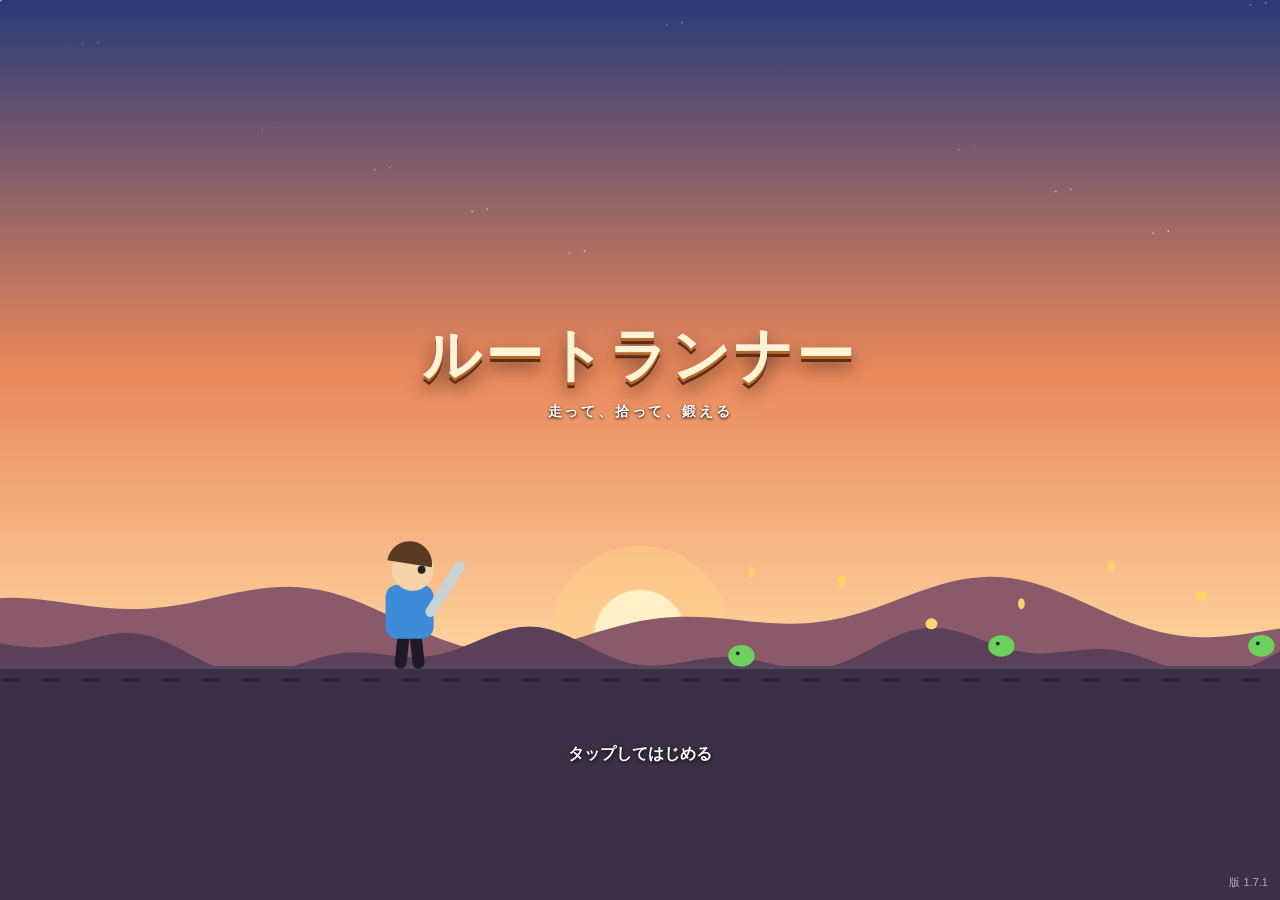
==== commit 63980ed6: "1.7.1：所持品が満杯でもレジェンドを残す・横持ちの拠点を1画面に・スキルの絵・実績の自動受け取り・次の目標を控えめに・ブーメランで重くなるのを修正（倒したときのヒットストップを0.35秒に1回まで" ====
--- a/index.html
+++ b/index.html
@@ -41,8 +41,8 @@
       <div class="camptag" id="campTag"></div>
       <div class="camppow"><small>戦力</small><b id="campPow"></b></div>
     </div>
+    <button class="primary go" id="goBtn">出撃する<small id="goSub"></small></button>
     <button class="goal" id="goal"></button>
-    <button class="primary go" id="goBtn">出撃する<small id="goSub"></small></button>
     <div class="hub">
       <button id="dailyBtn"><i data-ic="daily"></i><b>日替わり</b><small id="dailySub"></small></button>
       <button id="facBtn"><i data-ic="home"></i><b>施設</b><small id="facSub"></small></button>
@@ -70,36 +70,33 @@
   <div class="card">
     <h2><span id="bInvTitle">所持品</span><button class="small" id="expandBtn">枠を増やす</button></h2>
     <div class="mats" id="bMats" aria-label="素材"></div>
-    <p class="matnote">素材は装備を分解すると手に入る（コモン→欠片、アンコモン→結晶、レア→宝玉、エピック→秘石、レジェンド→星核）。鍛冶と施設の強化に使う。</p>
-    <div class="invtools">
+    <div class="invtools three">
       <select id="fSlot" aria-label="部位で絞り込み">
-        <option value="all">部位：すべて</option>
+        <option value="all">部位：全部</option>
         <option value="weapon">武器</option>
         <option value="head">頭</option>
         <option value="body">胴</option>
         <option value="charm">装飾</option>
       </select>
       <select id="fRar" aria-label="レア度で絞り込み">
-        <option value="0">レア度：すべて</option>
-        <option value="1">アンコモン以上</option>
-        <option value="2">レア以上</option>
-        <option value="3">エピック以上</option>
+        <option value="0">レア度：全部</option>
+        <option value="1">アンコモン↑</option>
+        <option value="2">レア↑</option>
+        <option value="3">エピック↑</option>
         <option value="4">レジェンド</option>
+      </select>
+      <select id="sortSel" aria-label="並び替え">
+        <option value="power">戦力が上がる順</option>
+        <option value="rarity">レア度順</option>
+        <option value="ilvl">アイテムLv順</option>
+        <option value="slot">部位順</option>
+        <option value="new">新しい順</option>
       </select>
     </div>
     <div class="invtools">
-      <select id="sortSel" aria-label="並び替え">
-        <option value="power">並び：戦力が上がる順</option>
-        <option value="rarity">並び：レア度順</option>
-        <option value="ilvl">並び：アイテムLv順</option>
-        <option value="slot">並び：部位順</option>
-        <option value="new">並び：新しい順</option>
-      </select>
       <button class="small" id="bulkBtn">まとめて分解</button>
-    </div>
-    <div class="invtools">
-      <label class="autolbl" for="autoSel">拾ったときに自動分解</label>
-      <select id="autoSel">
+      <label class="autolbl" for="autoSel">自動分解</label>
+      <select id="autoSel" aria-label="拾ったときに自動分解">
         <option value="-1">しない</option>
         <option value="0">コモン</option>
         <option value="1">アンコモン以下</option>
--- a/css/style.css
+++ b/css/style.css
@@ -134,10 +134,11 @@
 /* ---------- フェーズ3：装備・鍛冶・図鑑 ---------- */
 .card h2 .small{min-height:30px}
 .mats{display:flex;flex-wrap:wrap;gap:6px;margin-bottom:8px}
-.mat{background:var(--panel2);border-radius:8px;padding:3px 8px 3px 5px;font-size:11.5px;color:var(--muted);display:inline-flex;align-items:center;gap:3px}
+.mats{flex-wrap:nowrap}
+.mat{flex:1;min-width:0;min-height:32px;background:var(--panel2);border:0;border-radius:8px;padding:0 4px;font-size:12px;color:var(--muted);display:inline-flex;align-items:center;justify-content:center;gap:3px}
 .mat .svgi{width:16px;height:16px;color:var(--rc)}
 .matnote{color:var(--muted);font-size:11px;line-height:1.5;margin:-2px 0 10px}
-.mat b{color:var(--text);margin-left:4px;font-variant-numeric:tabular-nums}
+.mat b{color:var(--text);font-variant-numeric:tabular-nums;overflow:hidden;text-overflow:ellipsis}
 .autolbl{flex:1;color:var(--muted);font-size:12px;align-self:center}
 .tag.set{background:var(--sc);color:#1a1a1a}
 .setline{font-size:12px;padding:6px 8px;border-radius:8px;background:var(--panel2);margin-top:6px;border-left:3px solid var(--sc)}
@@ -242,15 +243,16 @@
 .camppow{position:absolute;right:8px;top:8px;background:rgba(0,0,0,.5);border-radius:8px;padding:2px 8px;text-align:right;pointer-events:none;line-height:1.15}
 .camppow small{display:block;color:#cfe;font-size:9.5px}
 .camppow b{color:var(--accent);font-size:16px;font-variant-numeric:tabular-nums}
-.goal{width:100%;display:flex;align-items:center;gap:10px;text-align:left;padding:10px 12px;margin-bottom:10px;min-height:62px;
-  border:1px solid var(--accent);background:linear-gradient(90deg,rgba(255,181,71,.16),var(--panel2) 70%);border-radius:12px}
-.gic{flex:none;width:40px;height:40px;border-radius:10px;background:rgba(0,0,0,.3);display:flex;align-items:center;justify-content:center}
-.gic .svgi{width:26px;height:26px}
-.gtx{flex:1;min-width:0;display:flex;flex-direction:column;line-height:1.35}
-.gtx small{font-size:10.5px;color:var(--accent);font-weight:800;letter-spacing:.06em}
-.gtx b{font-size:14.5px;white-space:nowrap;overflow:hidden;text-overflow:ellipsis}
-.gtx em{font-style:normal;font-size:11.5px;color:var(--muted);overflow:hidden;text-overflow:ellipsis;display:-webkit-box;-webkit-line-clamp:2;-webkit-box-orient:vertical}
-.gch{flex:none;font-size:24px;color:var(--accent);line-height:1}
+.goal{width:100%;display:flex;align-items:center;gap:10px;text-align:left;padding:6px 10px;margin-bottom:10px;min-height:52px;
+  border:1px solid var(--line);border-left:3px solid var(--accent);background:var(--panel);border-radius:10px}
+.goal.warn{border-left-color:#ff9a7a}
+.gic{flex:none;width:30px;height:30px;border-radius:8px;background:rgba(0,0,0,.25);display:flex;align-items:center;justify-content:center}
+.gic .svgi{width:20px;height:20px}
+.gtx{flex:1;min-width:0;display:flex;flex-direction:column;line-height:1.3}
+.gtx small{font-size:10px;color:var(--muted);font-weight:700;letter-spacing:.04em}
+.gtx b{font-size:13px;white-space:nowrap;overflow:hidden;text-overflow:ellipsis}
+.gtx em{font-style:normal;font-size:11px;color:var(--muted);white-space:nowrap;overflow:hidden;text-overflow:ellipsis}
+.gch{flex:none;font-size:20px;color:var(--muted);line-height:1}
 .mchip,.gchip{display:inline-flex;align-items:center;gap:2px;font-size:11.5px;font-weight:700;padding:1px 6px 1px 3px;border-radius:6px;background:rgba(0,0,0,.28);margin:1px 3px 1px 0;white-space:nowrap;color:var(--text)}
 .gchip{color:var(--accent);padding-left:6px}
 .mchip .svgi{width:14px;height:14px;color:var(--mc)}
@@ -314,3 +316,36 @@
 .tgl small{display:block;color:var(--muted);font-size:11.5px;line-height:1.4}
 .sw{min-width:64px;min-height:36px;font-weight:800;color:var(--muted)}
 .sw.on{background:var(--good);border-color:var(--good);color:#0d2412}
+
+/* スキルの絵（レベルアップのカード）：攻撃は丸、強化は四角 */
+.lvic{border-radius:50%}
+.lvic.sq{border-radius:10px}
+.lvic .svgi{width:24px;height:24px}
+.lvcard.evo .lvic{background:var(--c);color:#1a1a1a}
+.achgot{color:#ffe9a8;line-height:1.5}
+.invtools.three select{font-size:12px;padding:0 4px}
+.invtools .autolbl{flex:none}
+.invtools #bulkBtn{flex:1}
+.invtools #autoSel{flex:1.2}
+
+/* 縦持ち：村の絵を大きく */
+#campCv{height:clamp(210px,calc(100vh - 440px - env(safe-area-inset-top) - env(safe-area-inset-bottom)),110vw)}
+
+/* 横持ち（高さが低い）：村の絵を左、目標・出撃・ボタンを右に並べ、1画面に収める */
+@media (orientation:landscape) and (max-height:560px){
+  #base{max-width:960px;padding-top:calc(env(safe-area-inset-top) + 8px);padding-bottom:calc(env(safe-area-inset-bottom) + 64px)}
+  .top{margin-bottom:6px}
+  #tabHome:not(.hidden){display:grid;grid-template-columns:minmax(0,1.25fr) minmax(0,1fr);grid-template-rows:auto auto 1fr;column-gap:12px;align-items:start}
+  #tabHome .camp{grid-row:1 / span 3;margin-bottom:0}
+  #campCv{height:calc(100vh - 140px - env(safe-area-inset-top) - env(safe-area-inset-bottom));min-height:170px;max-height:none}
+  #tabHome .go{min-height:52px;margin-bottom:8px}
+  #tabHome .goal{margin-bottom:8px}
+  #tabHome .hub{margin:0}
+  .tabbar{padding-top:3px;padding-bottom:calc(env(safe-area-inset-bottom) + 3px)}
+  .tabbar button{min-height:44px;flex-direction:row;gap:6px}
+  .tabbar .badge{left:auto;right:calc(50% - 46px)}
+}
+
+/* 横持ちの冒険：拾った装備の知らせに暗い下地をつけて読みやすく */
+#feed.land div{display:table;max-width:100%;background:rgba(8,12,16,.78);border-radius:6px;padding:1px 7px;margin-bottom:2px;text-shadow:none}
+#feed.land span[style*="muted"]{color:#b9c7cc!important}
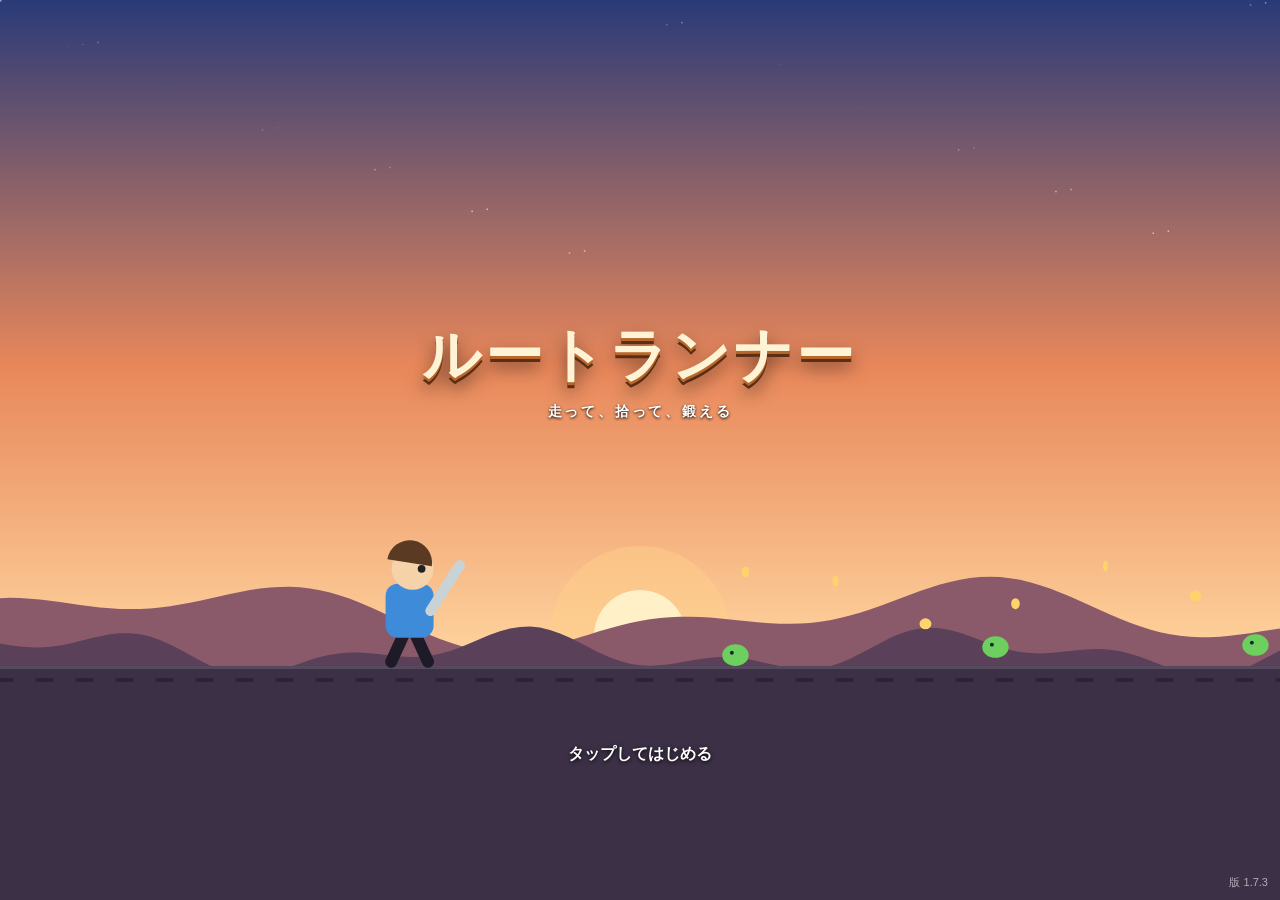
==== commit aed37d99: "1.7.3：スキルがボスにも効くように（10%・ボスのLvの差を打ち消す）。ブーメラン・光線・地雷もボス戦で発動 Co-Authored-By: Claude Opus 5.5 <noreply@an" ====
--- a/index.html
+++ b/index.html
@@ -56,7 +56,7 @@
     <div class="card">
       <div class="powerrow"><span style="color:var(--muted);font-size:12px">戦力</span><span class="power" id="bPower"></span></div>
       <div class="stats" id="bStats"></div>
-      <p class="roles">装備＝ボスを倒す力と耐える力（ボスにはスキルが効かない）。<br>スキル（出撃中にレベルアップで選ぶ）＝群れを倒す力。</p>
+      <p class="roles">装備＝本体の強さ。ボスを削る主力と、耐える力。<br>スキル（出撃中にレベルアップで選ぶ）＝群れを倒す力。ボスにも効く（雑魚よりは効きにくい）。</p>
     </div>
     <div class="card">
       <h2><span>装備</span><button class="small" id="codexBtn">図鑑</button></h2>
